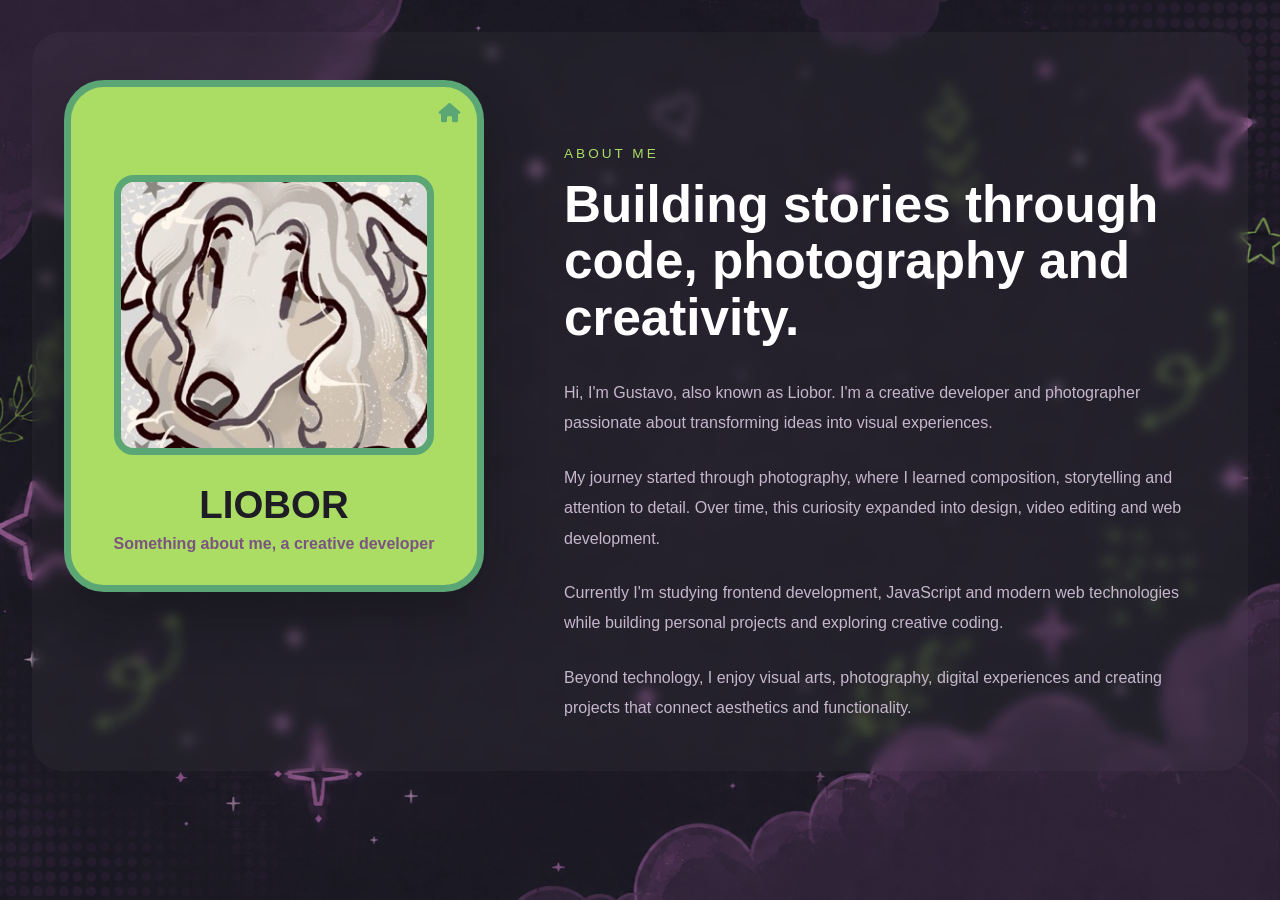
==== about.html @ 9b70af3d "chore: release v1.0" ====
<!DOCTYPE html>
<html lang="en">
<head>
    <meta charset="UTF-8">
    <meta name="viewport" content="width=device-width, initial-scale=1.0">
    <title>About Me</title>
    <link rel="stylesheet"
    href="https://cdnjs.cloudflare.com/ajax/libs/font-awesome/6.5.2/css/all.min.css">
    <link rel="stylesheet" href="about.css">    
    <link rel="stylesheet" href="style.css">
</head>
<body>
    <main class="about-layout">

    <!-- CARD FIXO -->

    <section class="hero-card">

        <div class="credit-icons">

            <a href="index.html" class="home-btn">
                <i class="fa-solid fa-house"></i>
            </a>

        </div>

        <img
            class="profile-image"
            src="assents/Icons/120092547_ITK0CnaYmmAxjuA Pequena.jpeg"
            alt="Profile"
        >

        <!-- TITLE -->
        <h1>Liobor</h1>

        <p class="subtitle">
            Something about me, a creative developer
        </p>


    </section>

    <!-- TEXTO -->

    <section class="about-content">

        <span class="about-tag">
            ABOUT ME
        </span>

        <h2>
            Building stories through code,
            photography and creativity.
        </h2>

        <p>
            Hi, I'm Gustavo, also known as Liobor.
            I'm a creative developer and photographer
            passionate about transforming ideas into
            visual experiences.
        </p>

        <p>
            My journey started through photography,
            where I learned composition, storytelling
            and attention to detail. Over time,
            this curiosity expanded into design,
            video editing and web development.
        </p>

        <p>
            Currently I'm studying frontend
            development, JavaScript and modern web
            technologies while building personal
            projects and exploring creative coding.
        </p>

        <p>
            Beyond technology, I enjoy visual arts,
            photography, digital experiences and
            creating projects that connect aesthetics
            and functionality.
        </p>

    </section>

</main>
</body>
</html>
---- about.css ----
.about-layout{

    min-height: auto;

    align-items: start;

    max-width: 1400px;

    margin: 0 auto;

    display: grid;

    grid-template-columns:
    420px
    minmax(600px, 850px);

    gap: 5rem;

    padding: 1.5rem var(--gap-lg);

    padding-top: 3rem;

    border-radius: 30px;

    background:
    rgba(255,255,255,.03);

    backdrop-filter:
    blur(6px);
    
}

.about-layout .hero-card{

    width: 420px;

    max-width: 420px;

    height: fit-content;

    justify-self: start;

    align-self: start;
}

.about-content{

    padding-top: 4rem;

    max-width: 850px;
}

.about-tag{

    display: inline-block;

    color: var(--clr-green);

    letter-spacing: 3px;

    margin-bottom: 1rem;

    font-size: .85rem;
}

.about-content h2{

    font-size: clamp(
        0.5rem,
        4vw,
        4rem
    );

    line-height: 1.1;

    margin-bottom: 2rem;

    color: white;
}

.about-content p{

    margin-bottom: 1.5rem;

    line-height: 1.9;

    color: var(--clr-text-muted);

    max-width: 750px;
}

.credit-icons{

    position: absolute;

    top: 20px;
    right: 20px;

    display: flex;
}

.credit-icons a{

    color: var(--clr-green-dark);

    font-size: 1.4rem;

    transition: .3s;
}

.credit-icons a:hover{

    transform: scale(1.15);

    color: white;
}

@media (max-width: 1200px){

    .about-layout{

        grid-template-columns: 1fr;

        gap: 3rem;
    }

    .about-layout .hero-card{

        width: 420px;

        max-width: 100%;

        margin: 0 auto;
    }

    .about-content{

        max-width: 100%;
    }
}

@media (max-width: 768px){

    .about-layout{

        gap: 2rem;

        padding: 2rem 1rem;
    }

    .about-layout .hero-card{

        position: relative;

        top: auto;

        z-index: auto;

        grid-column: auto;

        width: 100%;

        max-width: 420px;

        height: auto;

        margin: 0 auto;
    }

    .about-layout .profile-image{

        width: 170px;

        height: 170px;
    }

    .about-content{

        padding-top: 0;
    }
}

@media (max-width: 480px){

    .about-layout .hero-card{

        width: 100%;

        height: auto;

        padding: 4rem 1rem 1.5rem;
    }

    .about-layout .profile-image{

        width: 140px;

        height: 140px;

        margin: .5rem auto 0;
    }
}
---- style.css ----
/* =============================================
   RESET & BASE
   ============================================= */

*,
*::before,
*::after {
  margin: 0;
  padding: 0;
  box-sizing: border-box;
}

img {
  max-width: 100%;
  display: block;
}

ul {
  list-style: none;
}

/* =============================================
   CSS VARIABLES
   ============================================= */

:root {
  /* Colors */
  --clr-bg:           #1e1c24;
  --clr-surface:      rgba(255, 255, 255, 0.04);
  --clr-border:       rgba(255, 255, 255, 0.08);
  --clr-border-green: rgba(91, 166, 117, 0.35);

  --clr-green:        #ABDD64;
  --clr-green-dark:   #5BA675;
  --clr-pink:         #D46EB3;
  --clr-purple:       #7B5480;
  --clr-text:         #d5cddd;
  --clr-text-muted:   #c6b7cc;

  /* Typography */
  --font-display: Tahoma, "Arial Narrow", sans-serif;
  --font-body:    "Arial Rounded MT Bold", "Comic Sans MS", sans-serif;

  /* Spacing */
  --gap-sm:  1rem;
  --gap-md:  1.5rem;
  --gap-lg:  2rem;
  --gap-xl:  4rem;

  /* Radius */
  --radius-sm: 16px;
  --radius-md: 25px;
  --radius-lg: 40px;

  /* Shadows */
  --shadow-card: 0 20px 60px rgba(0, 0, 0, 0.3);
  --shadow-hover: 0 20px 40px rgba(0, 0, 0, 0.35);

  /* Transitions */
  --transition: 0.35s ease;
}

html {
  background-color: var(--clr-bg);
}

/* =============================================
   BODY
   ============================================= */

body {

  position: relative;
  isolation: isolate;
  background-color: var(--clr-bg);
  color: var(--clr-text);
  font-family: var(--font-body);
  min-height: 100vh;
  padding: var(--gap-lg);
}

body::before {
  content: "";
  position: fixed;
  inset: 0;
  z-index: 0;
  background-image: url("assents/Images/ChatGPT Image 20 de mai. de 2026, 15_49_19.png");
  background-size: cover;
  background-position: center;
  background-repeat: no-repeat;
  pointer-events: none;
}

body > * {
  position: relative;
  z-index: 1;
}

/* =============================================
   LAYOUT PRINCIPAL
   Três colunas em telas grandes,
   colapsa para uma coluna em telas menores
   ============================================= */

.layout {
  width: 100%;
  max-width: 1800px;
  margin-inline: auto;
  display: grid;
  grid-template-columns: 1.1fr 1fr 0.9fr;
  gap: var(--gap-lg);
  align-items: start;
}

/* =============================================
   HERO CARD
   ============================================= */

.hero-card {
  position: relative;
  background: var(--clr-green);
  border: 7px solid var(--clr-green-dark);
  border-radius: var(--radius-lg);
  padding: 5rem var(--gap-lg) var(--gap-lg);
  text-align: center;
  overflow: hidden;
  box-shadow: var(--shadow-card);
  position: sticky;
  top: 40px;
}

/* Links de crédito / rede social no canto */
.credit-icons {
  position: absolute;
  top: 1rem;
  right: 1rem;
  display: flex;
  gap: 0.8rem;
}

.credit-icons a {
  color: var(--clr-green-dark);
  font-size: 1.2rem;
  transition: transform var(--transition);
}

.credit-icons a:hover {
  transform: scale(1.15);
}

/* Foto de perfil */
.profile-image {
  width: 320px;
  height: 280px;
  object-fit: cover;
  border-radius: 20px;
  border: 7px solid var(--clr-green-dark);
  margin-top: 0.5rem;
  background: #fff;
  display: inline-block;
}

/* Nome */
.hero-card h1 {
  margin-top: 1.5rem;
  font-size: clamp(1.6rem, 3vw, 3rem);
  text-transform: uppercase;
  font-family: var(--font-display);
  color: var(--clr-bg);
  line-height: 1.15;
}

/* Cargo / subtítulo */
.subtitle {
  color: var(--clr-purple);
  font-weight: bold;
  margin-top: 0.5rem;
  font-size: clamp(0.85rem, 1.5vw, 1rem);
}

/* Descrição curta */
.description {
  max-width: 480px;
  margin-inline: auto;
  margin-top: 1.5rem;
  line-height: 1.75;
  color: var(--clr-bg);
  font-size: clamp(0.88rem, 1.3vw, 1rem);
}

/* SOCIAL LINKS */

.social-links{

  display: flex;

  justify-content: center;

  gap: 1rem;

  margin-top: 2rem;

  flex-wrap: wrap;
}

/* BUTTON */

.social-btn{

  width: 65px;
  height: 65px;

  display: flex;

  justify-content: center;
  align-items: center;

  border-radius: 20px;

  text-decoration: none;

  font-size: 1.8rem;

  color: #7B5480;

  background:
  rgba(255,255,255,.08);

  border:
  3px solid rgba(91,166,117,.5);

  backdrop-filter: blur(10px);

  transition:
  transform .3s ease,
  background .3s ease,
  border .3s ease;
}

/* HOVER */

.social-btn:hover{

  transform:
  translateY(-6px)
  scale(1.05);

  background:
  rgba(212,110,179,.15);

  border-color:
  #D46EB3;

  color: white;

  box-shadow:
  0 10px 25px rgba(212,110,179,.25);
}

/* Ícones decorativos */
.nature-icons {
  display: flex;
  justify-content: center;
  gap: var(--gap-sm);
  font-size: 2rem;
  color: var(--clr-purple);
  margin-top: var(--gap-lg);
}

/* =============================================
   SEÇÃO DE PROJETOS
   ============================================= */

.projects-section {
  position: relative;
  margin-top: 0.5rem;
  padding: var(--gap-xl) var(--gap-lg);
  border-radius: 50px;
  background: rgba(171, 221, 100, 0.07);
  border: 3px solid var(--clr-border-green);
  overflow: hidden;
}

/* Radial decorativo de fundo */
.projects-section::before {
  content: "";
  position: absolute;
  inset: 0;
  background: radial-gradient(
    circle at center,
    rgba(212, 110, 179, 0.1),
    transparent 70%
  );
  pointer-events: none;
}

/* Cabeçalho da seção */
.section-header {
  position: relative;
  z-index: 1;
  text-align: center;
  margin-bottom: 3rem;
}

.section-header h2 {
  font-size: clamp(1.8rem, 3vw, 3rem);
  margin-top: 1rem;
  text-transform: uppercase;
  font-family: var(--font-display);
  color: var(--clr-green);
}

.section-header p {
  margin-top: 1rem;
  color: var(--clr-text-muted);
  max-width: 500px;
  margin-inline: auto;
  line-height: 1.75;
  font-size: clamp(0.88rem, 1.3vw, 1rem);
}

/* Grid dos cards de projeto */
.project-grid {
  position: relative;
  z-index: 1;
  display: grid;
  grid-template-columns: repeat(auto-fit, minmax(200px, 1fr));
  gap: var(--gap-md);
}

/* Card individual */
.project-card {
  position: relative;
  overflow: hidden;
  border-radius: var(--radius-md);
  border: 4px solid var(--clr-green-dark);
  aspect-ratio: 1 / 1;
  transition:
    transform var(--transition),
    box-shadow var(--transition);
}

.project-card img {
  width: 100%;
  height: 100%;
  object-fit: cover;
  transition: transform 0.5s ease;
}

/* Overlay com nome do projeto */
.project-overlay {
  position: absolute;
  inset: 0;
  background: linear-gradient(to top, rgba(0, 0, 0, 0.78), transparent);
  display: flex;
  align-items: flex-end;
  justify-content: center;
  padding: 1.5rem;
  opacity: 0;
  transition: opacity var(--transition);
}

.project-overlay h3 {
  color: #fff;
  font-size: 1.1rem;
  text-transform: uppercase;
  letter-spacing: 2px;
}

/* Hover no card */
.project-card:hover {
  transform: translateY(-8px) scale(1.02);
  box-shadow: var(--shadow-hover);
}

.project-card:hover img {
  transform: scale(1.08);
}

.project-card:hover .project-overlay {
  opacity: 1;
}


/* ========================= */
/* SIDE ART */
/* ========================= */

.side-art {

    display: flex;

    justify-content: center;
    align-items: center;

    position: relative;

    min-height: 30px;
}

/* PAPER */

.paper-note {

  position: absolute;

  right: 9%;
  top: -1200%;

  transform:
  translateY(-20%)
  rotate(-6deg);

  width: 620px;

  padding: 6rem;

  border-radius: 32px;

  background:
  rgba(25,20,40,.45);

  backdrop-filter:
  blur(18px);

  border:
  1px solid rgba(255,255,255,.08);

  box-shadow:
  0 20px 60px rgba(0,0,0,.35),
  0 0 30px rgba(212,110,179,.12);

  overflow: hidden;

  animation:
  floatPaper 7s ease-in-out infinite;
}

/* LIGHT EFFECT */

.paper-note::before{

    content: "";

    position: absolute;

    inset: 0;

    background:
    linear-gradient(
        135deg,
        rgba(255,255,255,.06),
        transparent 40%
    );

    pointer-events: none;
}

/* ABOUT TAG */

.paper-tag {

    display: inline-block;

    margin-bottom: 1.5rem;

    font-size: .85rem;

    font-weight: bold;

    letter-spacing: 4px;

    color: #9effb0;
}

/* TITLE */

.typing-text {

    font-size: 3rem;

    line-height: 1.05;

    margin-bottom: 1.5rem;

    color: white;

    font-weight: 900;

    text-shadow:
    0 0 18px rgba(255,255,255,.25);

    animation:
    glowText 5s ease-in-out infinite;
}

/* PARAGRAPH */

.paper-note p {

    color:
    rgba(255,255,255,.72);

    line-height: 1.8;

    font-size: 1rem;

    max-width: 90%;
}

/* FLOATING */

@keyframes floatPaper {

    0% {

        transform:
        translateY(-50%)
        rotate(-6deg);
    }

    50% {

        transform:
        translateY(calc(-50% - 16px))
        rotate(-4deg);
    }

    100% {

        transform:
        translateY(-50%)
        rotate(-6deg);
    }
}
/* ==============================
    PAGE ANIMATION 
    ============================= */

.portfolio-grid,
.about-layout{
    opacity: 0;
    transform: translateX(50px);

    animation: pageIn .6s forwards;
}

@keyframes pageIn{

    to{
        opacity: 1;
        transform: translateX(0);
    }

}

/* ========================= */
/* HIDE ON SMALLER SCREENS */
/* ========================= */

@media (max-width: 1200px){

  .side-art{

    display: none;
  }
  
}

/* =============================================
   RESPONSIVO — TABLET (≤ 1200px)
   Duas colunas, hero ocupa topo inteiro
   ============================================= */

@media (max-width: 1200px){

  .hero-card {

    position: center;
    z-index: 5;
    grid-column: 1 / -2; /* ocupa as duas colunas */
    padding: 5rem var(--gap-lg) var(--gap-lg);
  }

  .paper-note{

    position: absolute;

    right: 9%;

    width: min(90%, 500px);

    max-width: 480px;
    z-index: 2;

    transform: rotate(-2deg);
  }
  
}


/* =============================================
   RESPONSIVO — TABLET (≤ 1024px)
   Duas colunas, hero ocupa topo inteiro
   ============================================= */

@media (max-width: 1024px) {
  .layout {
    grid-template-columns: 1fr 1fr;
    padding: var(--gap-sm);
  }

  .hero-card {
    position: center;
    z-index: 5;
    grid-column: 1 / -1; /* ocupa as duas colunas */
    padding: 5rem var(--gap-lg) var(--gap-lg);
  }

  .profile-image {
    width: 190px;
    height: 190px;
    margin-top: 0.5rem;
  }
  
}

/* =============================================
   RESPONSIVO — TABLET PEQUENO (≤ 768px)
   Uma coluna, tudo empilhado
   ============================================= */

@media (max-width: 768px) {
  body {
    padding: var(--gap-sm);
  }

  .layout {
    grid-template-columns: 1fr;
  }

  .hero-card {
    padding-top: 4rem;
  }

  .profile-image {
    width: 170px;
    height: 170px;
    margin-top: 0.5rem;
  }

  .project-grid {
    grid-template-columns: repeat(auto-fit, minmax(160px, 1fr));
  }
  
}

/* =============================================
   RESPONSIVO — MOBILE (≤ 480px)
   Ajustes finos para telas pequenas
   ============================================= */

@media (max-width: 480px) {
  body {
    padding: 0.5rem;
  }

  .hero-card,
  .projects-section,

  .profile-image {
    width: 140px;
    height: 140px;
    border-width: 7px;
    margin-top: 1.5rem;
  }

  .project-grid {
    grid-template-columns: 1fr 1fr;
  }

}

/* =============================================
   RESPONSIVO — MOBILE PEQUENO (≤ 360px)
   ============================================= */

@media (max-width: 360px) {
  .project-grid {
    grid-template-columns: 1fr;
  }
}
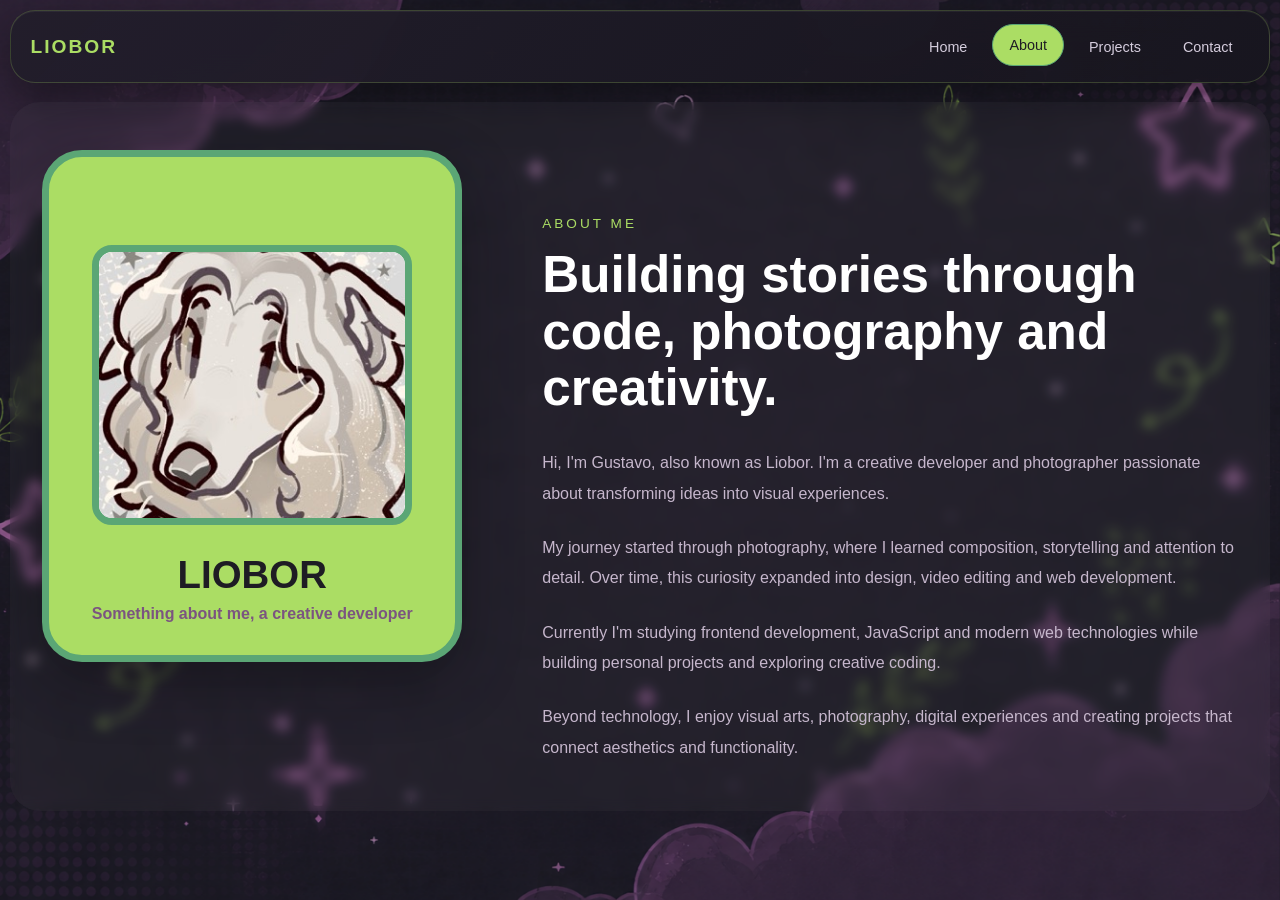
==== commit bcb87654: "feat: update portfolio additions" ====
--- a/about.html
+++ b/about.html
@@ -10,19 +10,26 @@
     <link rel="stylesheet" href="style.css">
 </head>
 <body>
+    <header class="top-menu">
+        <a href="Index.html" class="menu-logo">Liobor</a>
+
+        <button class="menu-toggle" type="button" aria-label="Open navigation menu" aria-expanded="false" aria-controls="main-navigation">
+            <i class="fa-solid fa-bars"></i>
+        </button>
+
+        <nav class="menu-links" id="main-navigation" aria-label="Main navigation">
+            <a href="Index.html">Home</a>
+            <a href="about.html" class="active">About</a>
+            <a href="Index.html#projects">Projects</a>
+            <a href="mailto:seuemail@email.com">Contact</a>
+        </nav>
+    </header>
+
     <main class="about-layout">
 
     <!-- CARD FIXO -->
 
     <section class="hero-card">
-
-        <div class="credit-icons">
-
-            <a href="index.html" class="home-btn">
-                <i class="fa-solid fa-house"></i>
-            </a>
-
-        </div>
 
         <img
             class="profile-image"
@@ -85,5 +92,6 @@
     </section>
 
 </main>
+<script src="script.js"></script>
 </body>
 </html>
--- a/about.css
+++ b/about.css
@@ -89,32 +89,6 @@
     max-width: 750px;
 }
 
-.credit-icons{
-
-    position: absolute;
-
-    top: 20px;
-    right: 20px;
-
-    display: flex;
-}
-
-.credit-icons a{
-
-    color: var(--clr-green-dark);
-
-    font-size: 1.4rem;
-
-    transition: .3s;
-}
-
-.credit-icons a:hover{
-
-    transform: scale(1.15);
-
-    color: white;
-}
-
 @media (max-width: 1200px){
 
     .about-layout{
--- a/style.css
+++ b/style.css
@@ -76,7 +76,7 @@
   color: var(--clr-text);
   font-family: var(--font-body);
   min-height: 100vh;
-  padding: var(--gap-lg);
+  padding: clamp(0.35rem, 0.8vw, 0.75rem);
 }
 
 body::before {
@@ -97,19 +97,124 @@
 }
 
 /* =============================================
+   TOP MENU
+   ============================================= */
+
+.top-menu {
+  position: relative;
+  width: min(100%, 1800px);
+  margin: 0 auto clamp(1rem, 1.5vw, 1.5rem);
+  display: flex;
+  align-items: center;
+  justify-content: space-between;
+  gap: var(--gap-md);
+  padding: 0.9rem 1.2rem;
+  border: 1px solid rgba(171, 221, 100, 0.22);
+  border-radius: var(--radius-md);
+  background:
+    linear-gradient(135deg, rgba(34, 30, 43, 0.95), rgba(23, 21, 30, 0.92));
+  backdrop-filter: blur(18px);
+  box-shadow:
+    0 16px 45px rgba(0, 0, 0, 0.36),
+    inset 0 1px 0 rgba(255, 255, 255, 0.05);
+}
+
+.menu-logo {
+  color: var(--clr-green);
+  font-family: var(--font-display);
+  font-size: 1.2rem;
+  font-weight: bold;
+  letter-spacing: 2px;
+  text-decoration: none;
+  text-transform: uppercase;
+}
+
+.menu-links {
+  display: flex;
+  align-items: center;
+  justify-content: flex-end;
+  gap: 0.5rem;
+  flex-wrap: wrap;
+}
+
+.menu-links a {
+  min-height: 42px;
+  display: inline-flex;
+  align-items: center;
+  justify-content: center;
+  padding: 0 1rem;
+  border: 1px solid transparent;
+  border-radius: 999px;
+  color: var(--clr-text);
+  font-size: 0.9rem;
+  text-decoration: none;
+  transition:
+    transform var(--transition),
+    color var(--transition),
+    border-color var(--transition),
+    background var(--transition);
+}
+
+.menu-links a:hover,
+.menu-links a.active {
+  color: var(--clr-bg);
+  background: var(--clr-green);
+  border-color: var(--clr-green-dark);
+  transform: translateY(-2px);
+}
+
+.menu-toggle {
+  width: 46px;
+  height: 46px;
+  display: none;
+  align-items: center;
+  justify-content: center;
+  flex: 0 0 auto;
+  border: 1px solid rgba(171, 221, 100, 0.42);
+  border-radius: 50%;
+  background: rgba(171, 221, 100, 0.12);
+  color: var(--clr-green);
+  cursor: pointer;
+  font-size: 1.1rem;
+  transition:
+    transform var(--transition),
+    color var(--transition),
+    background var(--transition),
+    border-color var(--transition);
+}
+
+.menu-toggle:hover,
+.menu-toggle:focus-visible {
+  color: var(--clr-bg);
+  background: var(--clr-green);
+  border-color: var(--clr-green-dark);
+  outline: none;
+  transform: translateY(-2px);
+}
+
+/* =============================================
    LAYOUT PRINCIPAL
    Três colunas em telas grandes,
    colapsa para uma coluna em telas menores
    ============================================= */
 
-.layout {
+.portfolio-grid {
   width: 100%;
   max-width: 1800px;
   margin-inline: auto;
   display: grid;
-  grid-template-columns: 1.1fr 1fr 0.9fr;
-  gap: var(--gap-lg);
+  grid-template-columns: minmax(300px, 420px) minmax(420px, 640px);
+  gap: clamp(1.25rem, 3vw, 3.5rem);
+  align-items: center;
+  justify-content: center;
+}
+
+.layout {
+  width: 100%;
+  display: grid;
+  grid-template-columns: 1fr;
   align-items: start;
+  justify-self: start;
 }
 
 /* =============================================
@@ -129,23 +234,111 @@
   top: 40px;
 }
 
-/* Links de crédito / rede social no canto */
-.credit-icons {
+.secret-btn {
   position: absolute;
   top: 1rem;
   right: 1rem;
-  display: flex;
-  gap: 0.8rem;
-}
-
-.credit-icons a {
+  width: 42px;
+  height: 42px;
+  display: inline-flex;
+  align-items: center;
+  justify-content: center;
+  border: 3px solid rgba(91, 166, 117, 0.55);
+  border-radius: 50%;
+  background: rgba(255, 255, 255, 0.18);
   color: var(--clr-green-dark);
-  font-size: 1.2rem;
-  transition: transform var(--transition);
-}
-
-.credit-icons a:hover {
-  transform: scale(1.15);
+  cursor: pointer;
+  font-size: 1rem;
+  transition:
+    transform var(--transition),
+    color var(--transition),
+    background var(--transition),
+    border-color var(--transition);
+}
+
+.secret-btn:hover,
+.secret-btn:focus-visible {
+  color: white;
+  background: rgba(212, 110, 179, 0.28);
+  border-color: var(--clr-pink);
+  outline: none;
+  transform: scale(1.1) rotate(8deg);
+}
+
+.hero-card.creative-mode {
+  animation: creativePulse 6s ease;
+}
+
+.hero-card.creative-mode .profile-image {
+  box-shadow:
+    0 0 0 8px rgba(255, 255, 255, 0.18),
+    0 0 35px rgba(212, 110, 179, 0.5);
+}
+
+.sparkles {
+  position: absolute;
+  inset: 0;
+  pointer-events: none;
+}
+
+.sparkles span {
+  position: absolute;
+  width: 9px;
+  height: 9px;
+  border-radius: 50%;
+  background: white;
+  opacity: 0;
+  box-shadow:
+    0 0 12px white,
+    0 0 22px var(--clr-pink);
+}
+
+.sparkles span:nth-child(1) {
+  top: 22%;
+  left: 18%;
+}
+
+.sparkles span:nth-child(2) {
+  top: 17%;
+  right: 24%;
+  background: var(--clr-pink);
+}
+
+.sparkles span:nth-child(3) {
+  top: 45%;
+  left: 12%;
+  background: var(--clr-green-dark);
+}
+
+.sparkles span:nth-child(4) {
+  top: 52%;
+  right: 13%;
+}
+
+.sparkles span:nth-child(5) {
+  bottom: 25%;
+  right: 28%;
+  background: var(--clr-pink);
+}
+
+.hero-card.creative-mode .sparkles span {
+  animation: sparklePop 4.2s ease forwards;
+}
+
+.hero-card.creative-mode .sparkles span:nth-child(2) {
+  animation-delay: .12s;
+}
+
+.hero-card.creative-mode .sparkles span:nth-child(3) {
+  animation-delay: .22s;
+}
+
+.hero-card.creative-mode .sparkles span:nth-child(4) {
+  animation-delay: .34s;
+}
+
+.hero-card.creative-mode .sparkles span:nth-child(5) {
+  animation-delay: .46s;
 }
 
 /* Foto de perfil */
@@ -158,6 +351,7 @@
   margin-top: 0.5rem;
   background: #fff;
   display: inline-block;
+  transition: box-shadow var(--transition);
 }
 
 /* Nome */
@@ -273,7 +467,10 @@
 
 .projects-section {
   position: relative;
-  margin-top: 0.5rem;
+  grid-column: 1 / -1;
+  width: 100%;
+  justify-self: stretch;
+  margin-top: 2rem;
   padding: var(--gap-xl) var(--gap-lg);
   border-radius: 50px;
   background: rgba(171, 221, 100, 0.07);
@@ -324,7 +521,7 @@
   position: relative;
   z-index: 1;
   display: grid;
-  grid-template-columns: repeat(auto-fit, minmax(200px, 1fr));
+  grid-template-columns: repeat(auto-fit, minmax(min(180px, 100%), 1fr));
   gap: var(--gap-md);
 }
 
@@ -381,39 +578,64 @@
   opacity: 1;
 }
 
+@keyframes creativePulse {
+  0% {
+    box-shadow: var(--shadow-card);
+  }
+
+  45% {
+    box-shadow:
+      var(--shadow-card),
+      0 0 35px rgba(212, 110, 179, 0.45),
+      0 0 60px rgba(171, 221, 100, 0.32);
+  }
+
+  100% {
+    box-shadow: var(--shadow-card);
+  }
+}
+
+@keyframes sparklePop {
+  0% {
+    opacity: 0;
+    transform: translateY(8px) scale(0.2);
+  }
+
+  35% {
+    opacity: 1;
+    transform: translateY(-8px) scale(1.2);
+  }
+
+  100% {
+    opacity: 0;
+    transform: translateY(-24px) scale(0.4);
+  }
+}
+
 
 /* ========================= */
 /* SIDE ART */
 /* ========================= */
 
 .side-art {
-
-    display: flex;
-
-    justify-content: center;
-    align-items: center;
-
-    position: relative;
-
-    min-height: 30px;
+  width: 100%;
+  min-width: 0;
+  min-height: 620px;
+  display: flex;
+  justify-content: center;
+  align-items: center;
+  position: relative;
+  overflow: visible;
+  justify-self: stretch;
 }
 
 /* PAPER */
 
 .paper-note {
-
-  position: absolute;
-
-  right: 9%;
-  top: -1200%;
-
-  transform:
-  translateY(-20%)
-  rotate(-6deg);
-
-  width: 620px;
-
-  padding: 6rem;
+  position: relative;
+  width: min(100%, 720px);
+  min-height: clamp(430px, 34vw, 620px);
+  padding: clamp(3rem, 5vw, 6rem);
 
   border-radius: 32px;
 
@@ -432,8 +654,14 @@
 
   overflow: hidden;
 
+  transform: rotate(-6deg);
+  animation: floatPaper 7s ease-in-out infinite;
+}
+
+.paper-note.creative-mode {
   animation:
-  floatPaper 7s ease-in-out infinite;
+    floatPaper 7s ease-in-out infinite,
+    paperFlash 6s ease;
 }
 
 /* LIGHT EFFECT */
@@ -508,6 +736,63 @@
     max-width: 90%;
 }
 
+.paper-sparkles {
+  position: absolute;
+  inset: 0;
+  pointer-events: none;
+  z-index: 2;
+}
+
+.paper-sparkles span {
+  position: absolute;
+  width: 8px;
+  height: 8px;
+  border-radius: 50%;
+  background: var(--clr-green);
+  opacity: 0;
+  box-shadow:
+    0 0 12px var(--clr-green),
+    0 0 24px rgba(212, 110, 179, 0.8);
+}
+
+.paper-sparkles span:nth-child(1) {
+  top: 18%;
+  left: 18%;
+}
+
+.paper-sparkles span:nth-child(2) {
+  top: 22%;
+  right: 18%;
+  background: var(--clr-pink);
+}
+
+.paper-sparkles span:nth-child(3) {
+  bottom: 24%;
+  left: 22%;
+  background: white;
+}
+
+.paper-sparkles span:nth-child(4) {
+  bottom: 18%;
+  right: 24%;
+}
+
+.paper-note.creative-mode .paper-sparkles span {
+  animation: sparklePop 4.2s ease forwards;
+}
+
+.paper-note.creative-mode .paper-sparkles span:nth-child(2) {
+  animation-delay: .15s;
+}
+
+.paper-note.creative-mode .paper-sparkles span:nth-child(3) {
+  animation-delay: .28s;
+}
+
+.paper-note.creative-mode .paper-sparkles span:nth-child(4) {
+  animation-delay: .4s;
+}
+
 /* FLOATING */
 
 @keyframes floatPaper {
@@ -515,23 +800,44 @@
     0% {
 
         transform:
-        translateY(-50%)
+        translateY(0)
         rotate(-6deg);
     }
 
     50% {
 
         transform:
-        translateY(calc(-50% - 16px))
+        translateY(-16px)
         rotate(-4deg);
     }
 
     100% {
 
         transform:
-        translateY(-50%)
+        translateY(0)
         rotate(-6deg);
     }
+}
+
+@keyframes paperFlash {
+  0% {
+    box-shadow:
+      0 20px 60px rgba(0,0,0,.35),
+      0 0 30px rgba(212,110,179,.12);
+  }
+
+  45% {
+    box-shadow:
+      0 20px 60px rgba(0,0,0,.35),
+      0 0 35px rgba(212,110,179,.5),
+      0 0 70px rgba(171,221,100,.28);
+  }
+
+  100% {
+    box-shadow:
+      0 20px 60px rgba(0,0,0,.35),
+      0 0 30px rgba(212,110,179,.12);
+  }
 }
 /* ==============================
     PAGE ANIMATION 
@@ -555,16 +861,65 @@
 }
 
 /* ========================= */
-/* HIDE ON SMALLER SCREENS */
+/* SIDE ART LIMIT */
 /* ========================= */
 
-@media (max-width: 1200px){
-
-  .side-art{
-
+@media (max-width: 1450px) {
+  .portfolio-grid {
+    grid-template-columns: minmax(290px, 390px) minmax(360px, 540px);
+    gap: clamp(1rem, 2.4vw, 2.75rem);
+  }
+
+  .paper-note {
+    width: min(100%, 540px);
+    min-height: 440px;
+    padding: clamp(2.25rem, 3.4vw, 4rem);
+  }
+
+  .typing-text {
+    font-size: clamp(2.1rem, 3.4vw, 3rem);
+  }
+}
+
+@media (max-width: 1020px) {
+  .portfolio-grid {
+    grid-template-columns: minmax(280px, 370px) minmax(320px, 430px);
+    gap: 1rem;
+  }
+
+  .paper-note {
+    width: min(100%, 420px);
+    min-height: 360px;
+    padding: 2.25rem;
+  }
+
+  .typing-text {
+    font-size: clamp(1.7rem, 3vw, 2.25rem);
+  }
+
+  .paper-note p {
+    font-size: 0.9rem;
+  }
+}
+
+@media (max-width: 900px) {
+  .portfolio-grid {
+    grid-template-columns: minmax(280px, 420px);
+    justify-content: center;
+  }
+
+  .layout {
+    justify-self: center;
+  }
+
+  .side-art {
     display: none;
   }
-  
+
+  .projects-section {
+    width: min(calc(100vw - 1rem), 760px);
+    justify-self: center;
+  }
 }
 
 /* =============================================
@@ -576,24 +931,11 @@
 
   .hero-card {
 
-    position: center;
+    position: relative;
     z-index: 5;
-    grid-column: 1 / -2; /* ocupa as duas colunas */
+    top: auto;
+    grid-column: 1 / -1;
     padding: 5rem var(--gap-lg) var(--gap-lg);
-  }
-
-  .paper-note{
-
-    position: absolute;
-
-    right: 9%;
-
-    width: min(90%, 500px);
-
-    max-width: 480px;
-    z-index: 2;
-
-    transform: rotate(-2deg);
   }
   
 }
@@ -606,14 +948,14 @@
 
 @media (max-width: 1024px) {
   .layout {
-    grid-template-columns: 1fr 1fr;
     padding: var(--gap-sm);
   }
 
   .hero-card {
-    position: center;
+    position: relative;
     z-index: 5;
-    grid-column: 1 / -1; /* ocupa as duas colunas */
+    top: auto;
+    grid-column: 1 / -1;
     padding: 5rem var(--gap-lg) var(--gap-lg);
   }
 
@@ -635,12 +977,69 @@
     padding: var(--gap-sm);
   }
 
+  .top-menu {
+    align-items: center;
+    flex-direction: row;
+    flex-wrap: wrap;
+    gap: 0.75rem;
+    padding: 0.65rem 0.8rem;
+    border-radius: 18px;
+  }
+
+  .menu-toggle {
+    display: inline-flex;
+    width: 38px;
+    height: 38px;
+    font-size: 0.95rem;
+  }
+
+  .menu-logo {
+    font-size: 1rem;
+    letter-spacing: 1.5px;
+  }
+
+  .menu-links {
+    max-height: 0;
+    width: 100%;
+    flex-direction: column;
+    align-items: stretch;
+    justify-content: center;
+    gap: 0.65rem;
+    overflow: hidden;
+    opacity: 0;
+    pointer-events: none;
+    transition:
+      max-height var(--transition),
+      opacity var(--transition),
+      padding-top var(--transition);
+  }
+
+  .top-menu.is-open .menu-links {
+    max-height: 320px;
+    padding-top: 0.45rem;
+    opacity: 1;
+    pointer-events: auto;
+  }
+
+  .menu-links a {
+    width: 100%;
+    min-height: 38px;
+    border-color: rgba(171, 221, 100, 0.18);
+    background: rgba(255, 255, 255, 0.04);
+  }
+
   .layout {
     grid-template-columns: 1fr;
   }
 
   .hero-card {
     padding-top: 4rem;
+  }
+
+  .secret-btn {
+    width: 38px;
+    height: 38px;
+    font-size: 0.9rem;
   }
 
   .profile-image {
@@ -665,13 +1064,43 @@
     padding: 0.5rem;
   }
 
-  .hero-card,
-  .projects-section,
+  .top-menu {
+    border-radius: 16px;
+    margin-bottom: 1rem;
+    padding: 0.55rem 0.7rem;
+  }
+
+  .menu-logo {
+    width: auto;
+    text-align: left;
+    font-size: 0.92rem;
+  }
+
+  .menu-links a {
+    min-height: 36px;
+    padding: 0 0.7rem;
+    font-size: 0.82rem;
+  }
+
+  .hero-card {
+    width: 100%;
+    height: auto;
+    padding: 4rem 1rem 1.5rem;
+    border-width: 5px;
+    border-radius: var(--radius-md);
+  }
+
+  .projects-section {
+    width: 100%;
+    height: auto;
+    padding: 2rem 1rem;
+    border-radius: var(--radius-md);
+  }
 
   .profile-image {
     width: 140px;
     height: 140px;
-    border-width: 7px;
+    border-width: 5px;
     margin-top: 1.5rem;
   }
 
@@ -679,6 +1108,12 @@
     grid-template-columns: 1fr 1fr;
   }
 
+}
+
+@media (min-width: 481px) and (max-width: 700px) {
+  .project-grid {
+    grid-template-columns: repeat(2, minmax(0, 1fr));
+  }
 }
 
 /* =============================================
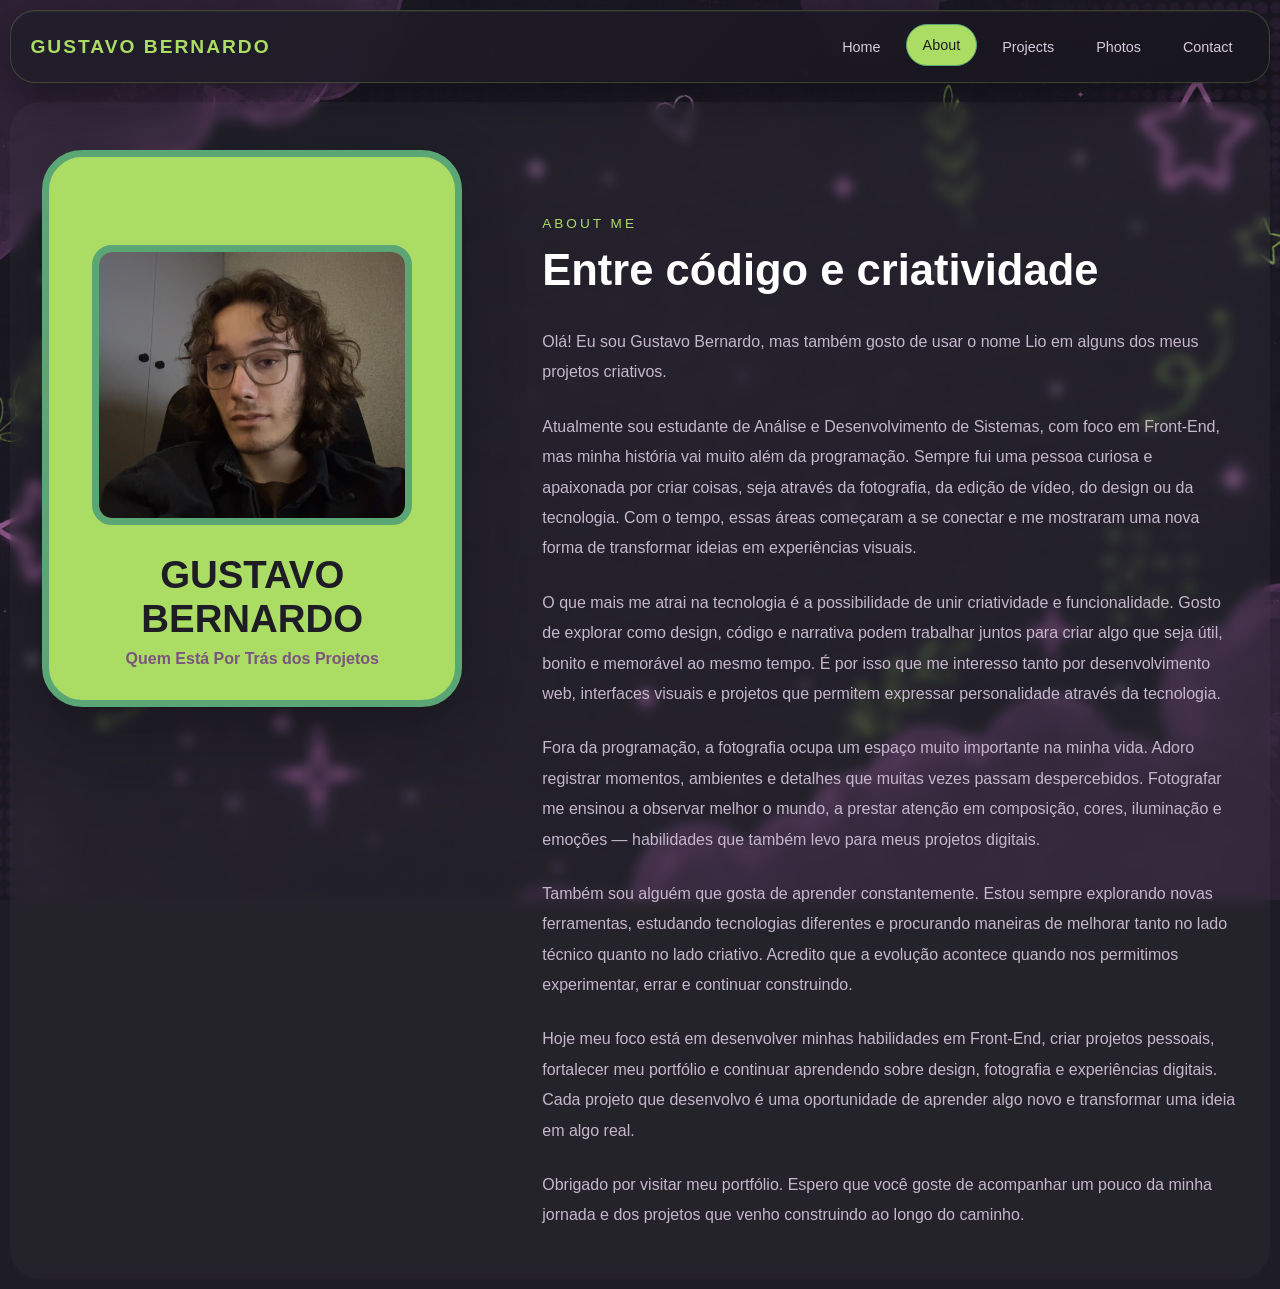
==== commit 83d4ea33: "Finaliza versao do portfolio" ====
--- a/about.html
+++ b/about.html
@@ -11,7 +11,7 @@
 </head>
 <body>
     <header class="top-menu">
-        <a href="Index.html" class="menu-logo">Liobor</a>
+        <a href="Index.html" class="menu-logo">Gustavo Bernardo</a>
 
         <button class="menu-toggle" type="button" aria-label="Open navigation menu" aria-expanded="false" aria-controls="main-navigation">
             <i class="fa-solid fa-bars"></i>
@@ -21,7 +21,8 @@
             <a href="Index.html">Home</a>
             <a href="about.html" class="active">About</a>
             <a href="Index.html#projects">Projects</a>
-            <a href="mailto:seuemail@email.com">Contact</a>
+            <a href="photos.html">Photos</a>
+            <a href="#" data-copy-email="gustavobernardo665@gmail.com">Contact</a>
         </nav>
     </header>
 
@@ -33,15 +34,15 @@
 
         <img
             class="profile-image"
-            src="assents/Icons/120092547_ITK0CnaYmmAxjuA Pequena.jpeg"
+            src="assents/Icons/IMG_1988.jpeg"
             alt="Profile"
         >
 
         <!-- TITLE -->
-        <h1>Liobor</h1>
+        <h1>Gustavo Bernardo</h1>
 
         <p class="subtitle">
-            Something about me, a creative developer
+            Quem Está Por Trás dos Projetos
         </p>
 
 
@@ -56,39 +57,53 @@
         </span>
 
         <h2>
-            Building stories through code,
-            photography and creativity.
+            Entre código e criatividade
         </h2>
 
         <p>
-            Hi, I'm Gustavo, also known as Liobor.
-            I'm a creative developer and photographer
-            passionate about transforming ideas into
-            visual experiences.
+            Olá! Eu sou Gustavo Bernardo, mas também gosto de usar o nome Lio em alguns dos meus projetos criativos.
         </p>
 
         <p>
-            My journey started through photography,
-            where I learned composition, storytelling
-            and attention to detail. Over time,
-            this curiosity expanded into design,
-            video editing and web development.
+            Atualmente sou estudante de Análise e Desenvolvimento de Sistemas, 
+            com foco em Front-End, mas minha história vai muito além da programação. 
+            Sempre fui uma pessoa curiosa e apaixonada por criar coisas,
+            seja através da fotografia, da edição de vídeo, do design ou da tecnologia. 
+            Com o tempo, essas áreas começaram a se conectar e me mostraram uma nova forma 
+            de transformar ideias em experiências visuais.
         </p>
 
         <p>
-            Currently I'm studying frontend
-            development, JavaScript and modern web
-            technologies while building personal
-            projects and exploring creative coding.
+            O que mais me atrai na tecnologia é a possibilidade de unir criatividade e funcionalidade. 
+            Gosto de explorar como design, código e narrativa podem trabalhar juntos para criar algo que seja útil, 
+            bonito e memorável ao mesmo tempo. É por isso que me interesso tanto por desenvolvimento web, 
+            interfaces visuais e projetos que permitem expressar personalidade através da tecnologia.
         </p>
 
         <p>
-            Beyond technology, I enjoy visual arts,
-            photography, digital experiences and
-            creating projects that connect aesthetics
-            and functionality.
+            Fora da programação, a fotografia ocupa um espaço muito importante na minha vida.
+            Adoro registrar momentos, ambientes e detalhes que muitas vezes passam despercebidos. 
+            Fotografar me ensinou a observar melhor o mundo, a prestar atenção em composição, 
+            cores, iluminação e emoções — habilidades que também levo para meus projetos digitais.
         </p>
 
+        <p>
+            Também sou alguém que gosta de aprender constantemente. 
+            Estou sempre explorando novas ferramentas, estudando tecnologias diferentes 
+            e procurando maneiras de melhorar tanto no lado técnico quanto no lado criativo. 
+            Acredito que a evolução acontece quando nos permitimos experimentar, errar e continuar construindo.
+        </p>
+
+        <p>
+            Hoje meu foco está em desenvolver minhas habilidades em Front-End, criar projetos pessoais, 
+            fortalecer meu portfólio e continuar aprendendo sobre design, fotografia e experiências digitais. 
+            Cada projeto que desenvolvo é uma oportunidade de aprender algo novo e transformar uma ideia em algo real.
+        </p>
+
+        <p>
+            Obrigado por visitar meu portfólio. Espero que você goste de acompanhar 
+            um pouco da minha jornada e dos projetos que venho construindo ao longo do caminho.
+        </p>
     </section>
 
 </main>
--- a/about.css
+++ b/about.css
@@ -67,8 +67,8 @@
 
     font-size: clamp(
         0.5rem,
-        4vw,
-        4rem
+        3.4vw,
+        3.4rem
     );
 
     line-height: 1.1;
--- a/style.css
+++ b/style.css
@@ -62,6 +62,12 @@
 
 html {
   background-color: var(--clr-bg);
+  background-image: url("assents/Images/ChatGPT Image 20 de mai. de 2026, 15_49_19.png");
+  background-size: cover;
+  background-position: center;
+  background-repeat: no-repeat;
+  background-attachment: fixed;
+  min-height: 100%;
 }
 
 /* =============================================
@@ -72,7 +78,7 @@
 
   position: relative;
   isolation: isolate;
-  background-color: var(--clr-bg);
+  background-color: transparent;
   color: var(--clr-text);
   font-family: var(--font-body);
   min-height: 100vh;
@@ -83,7 +89,7 @@
   content: "";
   position: fixed;
   inset: 0;
-  z-index: 0;
+  z-index: -1;
   background-image: url("assents/Images/ChatGPT Image 20 de mai. de 2026, 15_49_19.png");
   background-size: cover;
   background-position: center;
@@ -93,7 +99,6 @@
 
 body > * {
   position: relative;
-  z-index: 1;
 }
 
 /* =============================================
@@ -412,6 +417,7 @@
   border-radius: 20px;
 
   text-decoration: none;
+  cursor: pointer;
 
   font-size: 1.8rem;
 
@@ -431,6 +437,11 @@
   border .3s ease;
 }
 
+.social-btn:focus-visible {
+  outline: 3px solid rgba(212, 110, 179, 0.65);
+  outline-offset: 4px;
+}
+
 /* HOVER */
 
 .social-btn:hover{
@@ -449,6 +460,39 @@
 
   box-shadow:
   0 10px 25px rgba(212,110,179,.25);
+}
+
+.copy-toast {
+  position: fixed;
+  left: 50%;
+  top: 1rem;
+  z-index: 20;
+  max-width: min(92vw, 420px);
+  padding: 0.85rem 1rem;
+  border: 1px solid rgba(171, 221, 100, 0.35);
+  border-radius: 18px;
+  color: var(--clr-green);
+  background: rgba(30, 28, 36, 0.92);
+  box-shadow: 0 18px 40px rgba(0, 0, 0, 0.35);
+  opacity: 0;
+  pointer-events: none;
+  transform: translate(-50%, 0.45rem) scale(0.98);
+  transition:
+    opacity var(--transition),
+    transform var(--transition);
+}
+
+.copy-toast.is-visible {
+  opacity: 1;
+  transform: translate(-50%, -0.2rem) scale(1);
+}
+
+.copy-toast.is-below {
+  transform: translate(-50%, -0.45rem) scale(0.98);
+}
+
+.copy-toast.is-below.is-visible {
+  transform: translate(-50%, 0.2rem) scale(1);
 }
 
 /* Ícones decorativos */
@@ -705,9 +749,9 @@
 
 .typing-text {
 
-    font-size: 3rem;
-
-    line-height: 1.05;
+    font-size: clamp(1.8rem, 2.6vw, 2.35rem);
+
+    line-height: 1.12;
 
     margin-bottom: 1.5rem;
 
@@ -877,7 +921,7 @@
   }
 
   .typing-text {
-    font-size: clamp(2.1rem, 3.4vw, 3rem);
+    font-size: clamp(1.7rem, 2.6vw, 2.2rem);
   }
 }
 
@@ -894,7 +938,7 @@
   }
 
   .typing-text {
-    font-size: clamp(1.7rem, 3vw, 2.25rem);
+    font-size: clamp(1.45rem, 2.6vw, 1.85rem);
   }
 
   .paper-note p {
